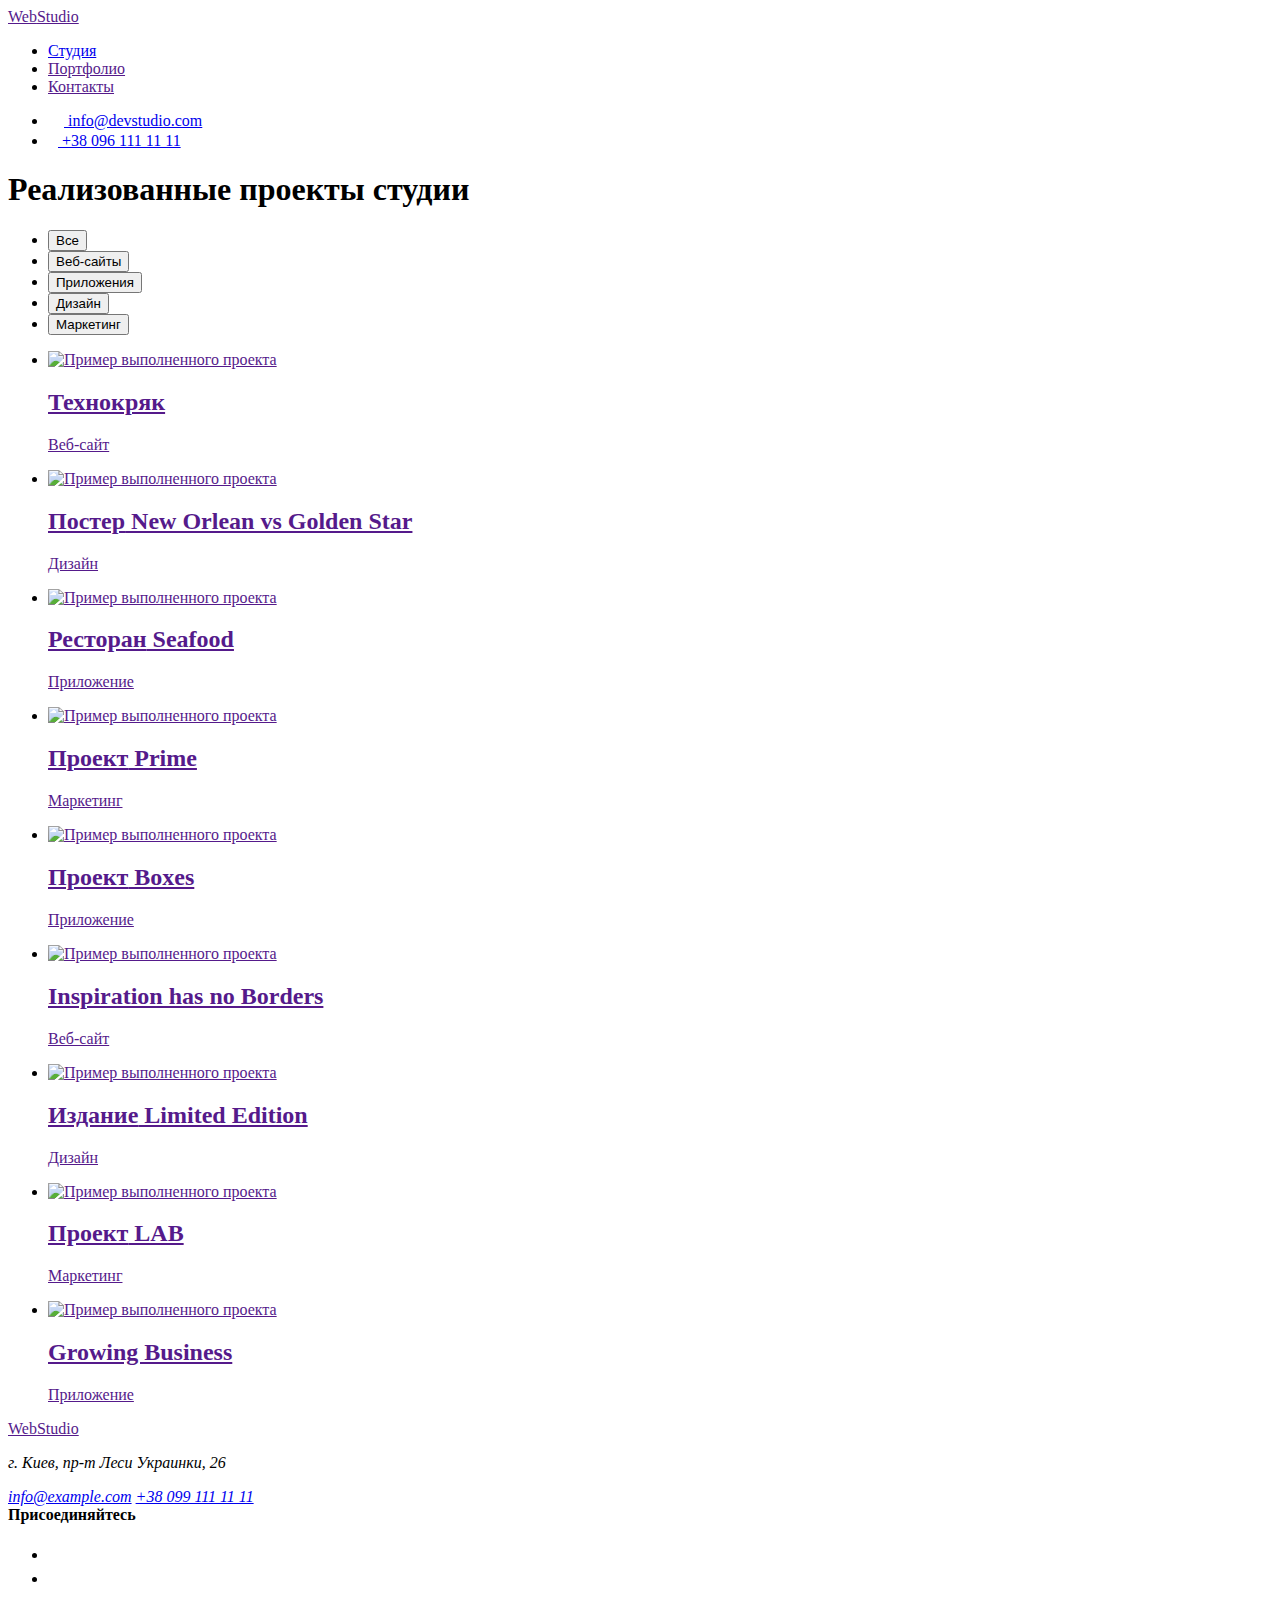
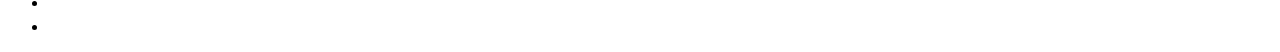
==== portfolio.html @ 1a38130d "Add files via upload" ====
<!DOCTYPE html>
<html lang="ru">
<head>
    <meta charset="UTF-8">
    <meta http-equiv="X-UA-Compatible" content="IE=edge">
    <meta name="viewport" content="width=device-width, initial-scale=1.0">
    <title>Portfolio</title>
    <link rel="preconnect" href="https://fonts.gstatic.com">
    <link href="https://fonts.googleapis.com/css2?family=Raleway:wght@700&family=Roboto:wght@400;500;700;900&display=swap"
    rel="stylesheet">
    <link rel="stylesheet" href="https://cdnjs.cloudflare.com/ajax/libs/modern-normalize/1.0.0/modern-normalize.min.css"
    integrity="sha512-ISS7cAi1PEhQ8jnbJpJZMd29NlhNj4AWYyLOSp2CE/CsHxTCu+r+t0D2yoJudVrd0/8fTVPUVDzY5Tvli75u/g=="
    crossorigin="anonymous" />
    <link rel="stylesheet" href="./css/styles.css">
</head>
<body>
    <header class="header">
        <div class="container">
        <nav class="navigation">
            <a class="header-logo link" href="" lang="en">Web<span class="header-logo-part">Studio</span></a>
            <ul class="navigation-list list">
                <li class="navigation-list-item">
                    <a class="navigation-link link" href="./index.html">Студия</a>
                </li>
                <li class="navigation-list-item">
                    <a class="navigation-link link active" href="">Портфолио</a>
                </li>
                <li class="navigation-list-item">
                    <a class="navigation-link link " href="">Контакты</a>
                </li>
            </ul>
        </nav>
        <div class="contacts">
            <ul class="contacts list">
                <li class="contacts-item">
                    <a class="header-link link" href="mailto:info@devstudio.com" lang="en">
                        <svg class="contacts-icon" width="16" height="12">
                            <use href="./images/icons.svg#icon-envelope"></use>
                        </svg>
                        info@devstudio.com</a>
                </li>
                <li class="contacts-item">
                    <a class="header-link link" href="tel:+380961111111">
                        <svg class="contacts-icon" width="10" height="16">
                            <use href="./images/icons.svg#icon-smartphone"></use>
                        </svg>
                        +38 096 111 11 11</a>
                </li>
            </ul>
        </div>
        </div>
    </header>
    <main>
        <h1 class="visually-hidden"> Реализованные проекты студии</h1>
        <section class="portfolio section">
            <div class="container">
            <ul class="portfolio-list list">
                <li class="portfolio-list-item">
                        <button class="portfolio-modal-btn" type="button">Все</button>
                </li>
                <li class="portfolio-list-item">
                        <button class="portfolio-modal-btn" type="button">Веб-сайты</button>
                </li>
                <li class="portfolio-list-item">
                        <button class="portfolio-modal-btn" type="button">Приложения</button>
                </li>
                <li class="portfolio-list-item">
                        <button class="portfolio-modal-btn" type="button">Дизайн</button>
                </li>
                <li class="portfolio-list-item">
                        <button class="portfolio-modal-btn" type="button">Маркетинг</button>
                </li>
            </ul>
            <ul class="projects-list list">
                <li class="projects-list-item">
                    <a href="" class="projects-link">
                    <img class="projects-list-img" src="./images/project-1.jpg" alt="Пример выполненного проекта" width="370" height="294">
                    <div class="projects-list-content-wrapper">
                        <h2  class="projects-name">Технокряк</h2>
                        <p  class="projects-description">Веб-сайт</p>
                    </div>
                    </a>
                </li>
                <li class="projects-list-item">
                    <a href="" class="projects-link">
                    <img class="projects-list-img" src="./images/project-2.jpg" alt="Пример выполненного проекта" width="370" height="294">
                    <div class="projects-list-content-wrapper">
                        <h2 class="projects-name">Постер<span lang="en"> New Orlean vs Golden Star</span></h2>
                        <p class="projects-description">Дизайн</p>
                    </div>
                    </a>
                </li>
                <li class="projects-list-item">
                    <a href="" class="projects-link">
                    <img class="projects-list-img" src="./images/project-3.jpg" alt="Пример выполненного проекта" width="370" height="294">
                    <div class="projects-list-content-wrapper">
                        <h2 class="projects-name">Ресторан<span lang="en"> Seafood</span></h2>
                        <p class="projects-description">Приложение</p>
                    </div>
                    </a>
                </li>
                <li class="projects-list-item">
                    <a href="" class="projects-link">
                    <img class="projects-list-img" src="./images/project-4.jpg" alt="Пример выполненного проекта" width="370" height="294">
                    <div class="projects-list-content-wrapper">
                        <h2 class="projects-name">Проект<span lang="en"> Prime</span></h2>
                        <p class="projects-description">Маркетинг</p>
                    </div>
                    </a>
                </li>
                <li class="projects-list-item">
                    <a href="" class="projects-link">
                    <img class="projects-list-img" src="./images/project-5.jpg" alt="Пример выполненного проекта" width="370" height="294">
                    <div class="projects-list-content-wrapper">
                        <h2 class="projects-name">Проект<span lang="en"> Boxes</span></h2>
                        <p class="projects-description">Приложение</p>
                    </div>
                    </a>
                </li>
                <li class="projects-list-item">
                    <a href="" class="projects-link">
                    <img class="projects-list-img" src="./images/project-6.jpg" alt="Пример выполненного проекта" width="370" height="294">
                    <div class="projects-list-content-wrapper">
                        <h2 class="projects-name" lang="en"> Inspiration has no Borders</h2>
                        <p class="projects-description">Веб-сайт</p>
                    </div>
                    </a>
                </li>
                <li class="projects-list-item">
                    <a href="" class="projects-link">
                    <img class="projects-list-img" src="./images/project-7.jpg" alt="Пример выполненного проекта" width="370" height="294">
                    <div class="projects-list-content-wrapper">
                        <h2 class="projects-name">Издание<span lang="en"> Limited Edition</span></h2>
                        <p class="projects-description">Дизайн</p>
                    </div>
                    </a>
                </li>
                <li class="projects-list-item">
                    <a href="" class="projects-link">
                    <img class="projects-list-img" src="./images/project-8.jpg" alt="Пример выполненного проекта" width="370" height="294">
                    <div class="projects-list-content-wrapper">
                        <h2 class="projects-name">Проект<span lang="en"> LAB</span></h2>
                        <p class="projects-description">Маркетинг</p>
                    </div>
                    </a>
                </li>
                <li class="projects-list-item">
                    <a href="" class="projects-link">
                    <img class="projects-list-img" src="./images/project-9.jpg" alt="Пример выполненного проекта" width="370" height="294">
                    <div class="projects-list-content-wrapper">
                        <h2 class="projects-name" lang="en"> Growing Business</h2>
                        <p class="projects-description">Приложение</p>
                    </div>
                    </a>
                </li>
            </ul>
            </div>
        </section>
    </main>
    <footer class="footer">
        <div class="container">
            <div class="footer-list">
                <a class="footer-logo link" href="" lang="en">Web<span class="footer-logo-part">Studio</span></a>
                <address class="adress">
                    <p class="adress-name">г. Киев, пр-т Леси Украинки, 26</p>
                    <a class="footer-link list link" href="mailto:info@example.com">info@example.com</a>
                    <a class="footer-link list link" href="tel:+380991111111">+38 099 111 11 11</a>
                </address>
            </div>
            <div class="section-footer-social-list">
                <b class="join-us">Присоединяйтесь</b>
                <ul class="footer-social-list">
                    <li class="footer-social-list-item">
                        <a href="" class="footer-social-list-link">
                            <svg class="footer-social-list-icon" width="20" height="20">
                                <use href="./images/icons.svg#icon-instagram"></use>
                            </svg>
                        </a>
                    </li>
                    <li class="footer-social-list-item">
                        <a href="" class="footer-social-list-link">
                            <svg class="footer-social-list-icon" width="20" height="20">
                                <use href="./images/icons.svg#icon-twitter"></use>
                            </svg>
                        </a>
                    </li>
                    <li class="footer-social-list-item">
                        <a href="" class="footer-social-list-link">
                            <svg class="footer-social-list-icon" width="20" height="20">
                                <use href="./images/icons.svg#icon-facebook"></use>
                            </svg>
                        </a>
                    </li>
                    <li class="footer-social-list-item">
                        <a href="" class="footer-social-list-link">
                            <svg class="footer-social-list-icon" width="20" height="20">
                                <use href="./images/icons.svg#icon-linkedin"></use>
                            </svg>
                        </a>
                    </li>
                </ul>
            </div>
            </div>
        </footer>
    </body>
</html>
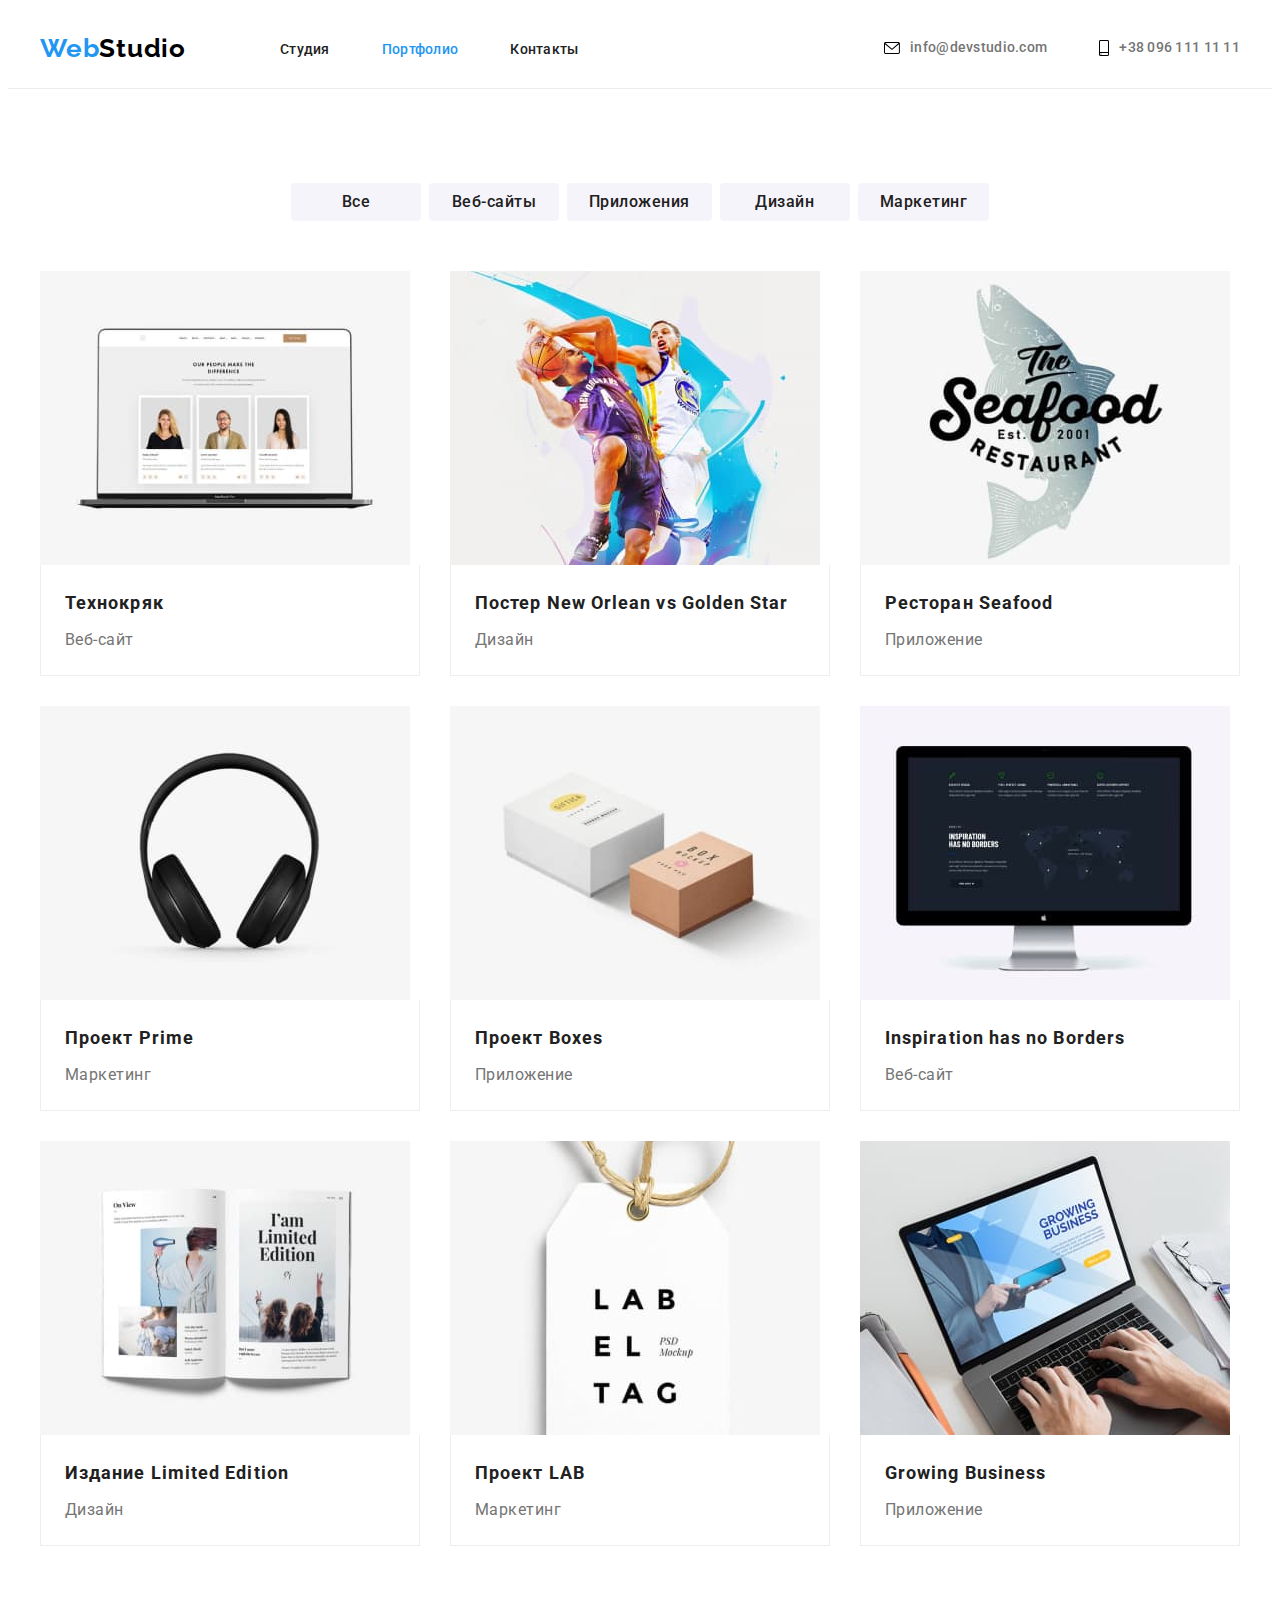
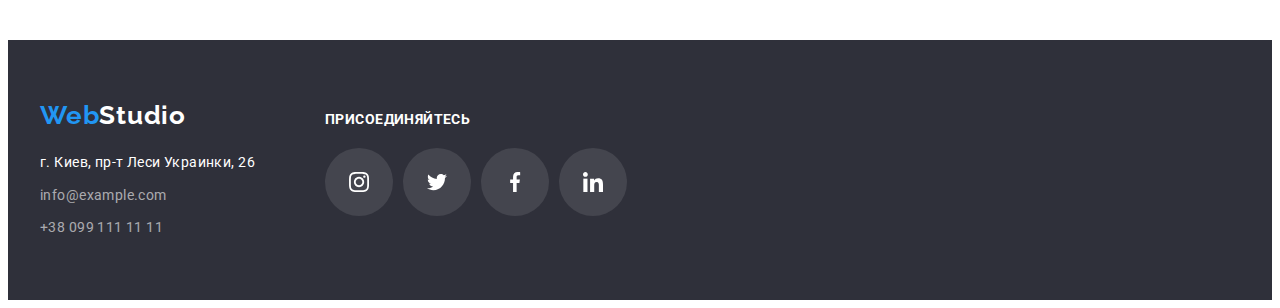
==== commit c8a4620e: "Добавляет оверлей и модальное окно" ====
--- a/portfolio.html
+++ b/portfolio.html
@@ -74,7 +74,11 @@
             <ul class="projects-list list">
                 <li class="projects-list-item">
                     <a href="" class="projects-link">
+                        <div class="projects-list-overlay-wrapper">
                     <img class="projects-list-img" src="./images/project-1.jpg" alt="Пример выполненного проекта" width="370" height="294">
+                    <p class="overlay">Технокряк это современная площадка распространения коронавируса. Компании используют эту платформу для цифрового
+                    шпионажа и атак на защищённые сервера конкурентов.</p>
+                        </div>
                     <div class="projects-list-content-wrapper">
                         <h2  class="projects-name">Технокряк</h2>
                         <p  class="projects-description">Веб-сайт</p>
@@ -83,7 +87,11 @@
                 </li>
                 <li class="projects-list-item">
                     <a href="" class="projects-link">
+                        <div class="projects-list-overlay-wrapper">
                     <img class="projects-list-img" src="./images/project-2.jpg" alt="Пример выполненного проекта" width="370" height="294">
+                    <p class="overlay">Технокряк это современная площадка распространения коронавируса. Компании используют эту платформу для цифрового
+                        шпионажа и атак на защищённые сервера конкурентов.</p>
+                        </div>
                     <div class="projects-list-content-wrapper">
                         <h2 class="projects-name">Постер<span lang="en"> New Orlean vs Golden Star</span></h2>
                         <p class="projects-description">Дизайн</p>
@@ -92,7 +100,11 @@
                 </li>
                 <li class="projects-list-item">
                     <a href="" class="projects-link">
+                        <div class="projects-list-overlay-wrapper"">
                     <img class="projects-list-img" src="./images/project-3.jpg" alt="Пример выполненного проекта" width="370" height="294">
+                    <p class="overlay">Технокряк это современная площадка распространения коронавируса. Компании используют эту платформу для цифрового
+                        шпионажа и атак на защищённые сервера конкурентов.</p>
+                        </div>
                     <div class="projects-list-content-wrapper">
                         <h2 class="projects-name">Ресторан<span lang="en"> Seafood</span></h2>
                         <p class="projects-description">Приложение</p>
@@ -101,7 +113,11 @@
                 </li>
                 <li class="projects-list-item">
                     <a href="" class="projects-link">
+                        <div class="projects-list-overlay-wrapper">
                     <img class="projects-list-img" src="./images/project-4.jpg" alt="Пример выполненного проекта" width="370" height="294">
+                    <p class="overlay">Технокряк это современная площадка распространения коронавируса. Компании используют эту платформу для цифрового
+                        шпионажа и атак на защищённые сервера конкурентов.</p>
+                        </div>
                     <div class="projects-list-content-wrapper">
                         <h2 class="projects-name">Проект<span lang="en"> Prime</span></h2>
                         <p class="projects-description">Маркетинг</p>
@@ -110,7 +126,11 @@
                 </li>
                 <li class="projects-list-item">
                     <a href="" class="projects-link">
+                        <div class="projects-list-overlay-wrapper">
                     <img class="projects-list-img" src="./images/project-5.jpg" alt="Пример выполненного проекта" width="370" height="294">
+                    <p class="overlay">Технокряк это современная площадка распространения коронавируса. Компании используют эту платформу для цифрового
+                        шпионажа и атак на защищённые сервера конкурентов.</p>
+                        </div>
                     <div class="projects-list-content-wrapper">
                         <h2 class="projects-name">Проект<span lang="en"> Boxes</span></h2>
                         <p class="projects-description">Приложение</p>
@@ -119,7 +139,11 @@
                 </li>
                 <li class="projects-list-item">
                     <a href="" class="projects-link">
+                        <div class="projects-list-overlay-wrapper">
                     <img class="projects-list-img" src="./images/project-6.jpg" alt="Пример выполненного проекта" width="370" height="294">
+                    <p class="overlay">Технокряк это современная площадка распространения коронавируса. Компании используют эту платформу для цифрового
+                        шпионажа и атак на защищённые сервера конкурентов.</p>
+                        </div>
                     <div class="projects-list-content-wrapper">
                         <h2 class="projects-name" lang="en"> Inspiration has no Borders</h2>
                         <p class="projects-description">Веб-сайт</p>
@@ -128,7 +152,11 @@
                 </li>
                 <li class="projects-list-item">
                     <a href="" class="projects-link">
+                        <div class="projects-list-overlay-wrapper">
                     <img class="projects-list-img" src="./images/project-7.jpg" alt="Пример выполненного проекта" width="370" height="294">
+                    <p class="overlay">Технокряк это современная площадка распространения коронавируса. Компании используют эту платформу для цифрового
+                        шпионажа и атак на защищённые сервера конкурентов.</p>
+                        </div>
                     <div class="projects-list-content-wrapper">
                         <h2 class="projects-name">Издание<span lang="en"> Limited Edition</span></h2>
                         <p class="projects-description">Дизайн</p>
@@ -137,7 +165,11 @@
                 </li>
                 <li class="projects-list-item">
                     <a href="" class="projects-link">
+                        <div class="projects-list-overlay-wrapper">
                     <img class="projects-list-img" src="./images/project-8.jpg" alt="Пример выполненного проекта" width="370" height="294">
+                    <p class="overlay">Технокряк это современная площадка распространения коронавируса. Компании используют эту платформу для цифрового
+                         шпионажа и атак на защищённые сервера конкурентов.</p>
+                        </div>
                     <div class="projects-list-content-wrapper">
                         <h2 class="projects-name">Проект<span lang="en"> LAB</span></h2>
                         <p class="projects-description">Маркетинг</p>
@@ -146,7 +178,11 @@
                 </li>
                 <li class="projects-list-item">
                     <a href="" class="projects-link">
+                        <div class="projects-list-overlay-wrapper">
                     <img class="projects-list-img" src="./images/project-9.jpg" alt="Пример выполненного проекта" width="370" height="294">
+                    <p class="overlay">Технокряк это современная площадка распространения коронавируса. Компании используют эту платформу для цифрового
+                        шпионажа и атак на защищённые сервера конкурентов.</p>
+                        </div>
                     <div class="projects-list-content-wrapper">
                         <h2 class="projects-name" lang="en"> Growing Business</h2>
                         <p class="projects-description">Приложение</p>
--- a/css/styles.css
+++ b/css/styles.css
@@ -0,0 +1,537 @@
+:root {
+  --main-font: 'Roboto', sans-serif;
+  --secondary-font: 'Raleway', sans-serif;
+  --accent-color: #2196f3;
+  --main-text-color: #212121;
+  --secondary-text-color: #757575;
+  --third-text-color: #ffffff;
+  --main-background-color: #2f303a;
+  --section-background-color: #f5f4fa;
+  --logo-part-color: #000000;
+  --footer-link-color: rgba(255, 255, 255, 0.6);
+  --header-border-bottom: #ececec;
+  --projects-border-bottom: #eeeeee;
+  --icons-color: #afb1b8;
+}
+body {
+  font-family: var(--main-font);
+  color: var(--main-text-color);
+}
+h1,
+h2,
+h3,
+h4,
+h5,
+h6,
+p {
+  margin: 0;
+}
+ul,
+ol {
+  margin: 0;
+  padding: 0;
+}
+img {
+  display: block;
+  max-width: 100%;
+}
+ul {
+  list-style-type: none;
+}
+a {
+  text-decoration: none;
+}
+.link {
+  text-decoration: none;
+}
+.list {
+  list-style: none;
+}
+.adress {
+  font-style: normal;
+}
+.visually-hidden {
+  position: absolute !important;
+  clip: rect(1px 1px 1px 1px); /* IE6, IE7 */
+  clip: rect(1px, 1px, 1px, 1px);
+  padding: 0 !important;
+  border: 0 !important;
+  height: 1px !important;
+  width: 1px !important;
+  overflow: hidden;
+}
+.container {
+  width: 1200px;
+  margin: 0 auto;
+  padding-left: 15px;
+  padding-right: 15px;
+}
+.section {
+  padding-top: 94px;
+  padding-bottom: 94px;
+}
+/* ==============================СТИЛИ ХЕДЕРА=============================== */
+.header .container {
+  display: flex;
+  align-items: center;
+}
+.header {
+  border-bottom: 1px solid var(--header-border-bottom);
+}
+.navigation {
+  display: flex;
+  align-items: center;
+}
+.navigation-list {
+  display: flex;
+  align-items: flex-start;
+}
+.header-logo {
+  font-family: var(--secondary-font);
+  font-weight: 700;
+  font-size: 26px;
+  line-height: 1.19;
+  letter-spacing: 0.03em;
+  color: var(--accent-color);
+  margin-right: 94px;
+}
+.header-logo-part {
+  color: var(--logo-part-color);
+}
+.navigation-list-item:not(:last-child) {
+  margin-right: 52px;
+}
+.navigation-link {
+  font-weight: 500;
+  font-size: 14px;
+  line-height: 1.14;
+  letter-spacing: 0.02em;
+  color: var(--main-text-color);
+  padding-top: 32px;
+  padding-bottom: 32px;
+}
+.navigation-link:hover,
+.navigation-link:focus {
+  color: var(--accent-color);
+}
+.active {
+  color: var(--accent-color);
+}
+.contacts-item:not(:last-child) {
+  margin-right: 52px;
+}
+.header-link {
+  display: flex;
+  align-items: center;
+  font-weight: 500;
+  font-size: 14px;
+  line-height: 1.14;
+  letter-spacing: 0.02em;
+  color: var(--secondary-text-color);
+  padding-top: 32px;
+  padding-bottom: 32px;
+}
+.header-link:hover,
+.header-link:focus {
+  color: var(--accent-color);
+  fill: var(--accent-color);
+}
+.contacts-icon {
+  margin-right: 10px;
+}
+.contacts {
+  display: flex;
+  margin-left: auto;
+}
+/* ========================СТИЛИ MAIN================================== */
+.hero {
+  background-color: var(--main-background-color);
+  padding-top: 200px;
+  padding-bottom: 200px;
+  background-image: linear-gradient(
+      rgba(47, 48, 58, 0.4),
+      rgba(47, 48, 58, 0.4)
+    ),
+    url(../images/bg.jpg);
+  background-repeat: no-repeat;
+  background-size: cover;
+  max-width: 1600px;
+  margin: 0 auto;
+}
+.hero .container {
+  text-align: center;
+}
+.hero-title {
+  font-weight: 900;
+  font-size: 44px;
+  line-height: 1.36;
+  letter-spacing: 0.06em;
+  text-transform: uppercase;
+  color: var(--third-text-color);
+  margin-bottom: 30px;
+}
+/* ============= COMPONENTS ============= */
+.modal-btn {
+  min-width: 200px;
+  padding: 10px 32px;
+  background: var(--accent-color);
+  box-shadow: 0px 4px 4px rgba(0, 0, 0, 0.15);
+  border-radius: 4px;
+  font-weight: 600;
+  font-size: 16px;
+  line-height: 1.87;
+  letter-spacing: 0.09em;
+  color: var(--third-text-color);
+  border-style: unset;
+}
+.modal-btn:hover,
+.modal-btn:focus {
+  cursor: pointer;
+}
+.advantages-list {
+  display: flex;
+  margin-top: -30px;
+  margin-left: -30px;
+}
+.advantages-list-item {
+  margin-left: 30px;
+  margin-top: 30px;
+  flex-basis: calc(100% / 4 - 30px);
+}
+.advantages-title {
+  font-weight: 700;
+  font-size: 14px;
+  line-height: 1.14;
+  letter-spacing: 0.03em;
+  text-transform: uppercase;
+  margin-bottom: 10px;
+}
+.advantages-description {
+  font-size: 14px;
+  line-height: 1.71;
+  letter-spacing: 0.03em;
+  color: var(--secondary-text-color);
+}
+.services {
+  padding-bottom: 94px;
+}
+.services-list {
+  display: flex;
+  margin-top: -30px;
+  margin-left: -30px;
+}
+.services-list-item {
+  margin-left: 30px;
+  margin-top: 30px;
+  flex-basis: calc(100% / 3 - 30px);
+}
+.services-subtitle {
+  font-weight: 700;
+  font-size: 36px;
+  line-height: 1.17;
+  text-align: center;
+  letter-spacing: 0.03em;
+  margin-bottom: 50px;
+}
+.team {
+  background-color: var(--section-background-color);
+}
+.team-list {
+  display: flex;
+  margin-left: -30px;
+  margin-top: -30px;
+}
+
+.team-list-item {
+  margin-left: 30px;
+  margin-top: 30px;
+  flex-basis: calc(100% / 4 - 30px);
+  background: #ffffff;
+  box-shadow: 0px 4px 4px rgba(0, 0, 0, 0.25);
+}
+.team-subtitle {
+  font-weight: 700;
+  font-size: 36px;
+  line-height: 1.17;
+  text-align: center;
+  letter-spacing: 0.03em;
+  margin-bottom: 52px;
+}
+.team-title {
+  font-weight: 500;
+  font-size: 16px;
+  line-height: 1.19;
+  letter-spacing: 0.03em;
+  margin-bottom: 10px;
+}
+.team-description {
+  font-size: 16px;
+  line-height: 1.19;
+  letter-spacing: 0.03em;
+  color: var(--secondary-text-color);
+  margin-bottom: 16px;
+}
+.team-list-content-wrapper {
+  text-align: center;
+  padding: 30px 55px;
+}
+.clients-subtitle {
+  font-weight: 700;
+  font-size: 36px;
+  line-height: 1.17;
+  text-align: center;
+  letter-spacing: 0.03em;
+  margin-bottom: 50px;
+}
+/* ============================== СТИЛИ FOOTER================================ */
+.footer {
+  padding-top: 60px;
+  padding-bottom: 60px;
+  background-color: var(--main-background-color);
+}
+.footer-logo {
+  font-family: var(--secondary-font);
+  font-weight: 700;
+  font-size: 26px;
+  line-height: 1.19;
+  letter-spacing: 0.03em;
+  color: var(--accent-color);
+}
+.footer-logo-part {
+  color: var(--third-text-color);
+}
+.adress {
+  display: flex;
+  flex-direction: column;
+  margin-top: 20px;
+}
+.adress-name {
+  color: var(--third-text-color);
+  font-size: 14px;
+  line-height: 1.71;
+  letter-spacing: 0.03em;
+}
+.footer-link {
+  font-size: 14px;
+  line-height: 1.71;
+  letter-spacing: 0.03em;
+  color: var(--footer-link-color);
+  margin-top: 9px;
+}
+.footer .container {
+  display: flex;
+  justify-content: baseline;
+  align-items: baseline;
+}
+.section-footer-social-list {
+  margin-left: 70px;
+}
+.join-us {
+  display: block;
+  font-weight: 700;
+  font-size: 14px;
+  line-height: 1.14;
+  letter-spacing: 0.03em;
+  text-transform: uppercase;
+  color: var(--third-text-color);
+  margin-bottom: 20px;
+}
+.footer-social-list {
+  display: flex;
+  align-items: center;
+  justify-content: center;
+}
+.footer-social-list-link {
+  display: flex;
+  align-items: center;
+  justify-content: center;
+  padding: 12px;
+  width: 44px;
+  height: 44px;
+  border-radius: 50%;
+  fill: var(--third-text-color);
+  background-color: rgba(255, 255, 255, 0.1);
+}
+.footer-social-list-item:not(:last-child) {
+  margin-right: 10px;
+}
+.footer-social-list-link:hover,
+.footer-social-list-link:focus {
+  background-color: var(--accent-color);
+}
+
+/* ====================== Классы страницы портфолио =========================== */
+.portfolio-list {
+  display: flex;
+  justify-content: center;
+  margin-bottom: 50px;
+}
+.portfolio-list-item:not(:last-child) {
+  margin-right: 8px;
+}
+.portfolio-modal-btn {
+  min-width: 130px;
+  padding: 6px 22px;
+  font-family: inherit;
+  font-weight: 500;
+  font-size: 16px;
+  line-height: 1.62;
+  letter-spacing: 0.03em;
+  color: var(--main-text-color);
+  background: var(--section-background-color);
+  border-radius: 4px;
+  border-style: unset;
+}
+.portfolio-modal-btn:hover,
+.portfolio-modal-btn:focus {
+  color: var(--section-background-color);
+  background: var(--accent-color);
+  box-shadow: 0px 4px 4px rgba(0, 0, 0, 0.25);
+}
+.projects-list {
+  display: flex;
+  margin-left: -30px;
+  margin-top: -30px;
+  flex-wrap: wrap;
+}
+.projects-link {
+  color: var(--main-font);
+}
+.projects-list-item:hover {
+  box-shadow: 0px 4px 4px rgba(0, 0, 0, 0.25);
+}
+.projects-list-item {
+  margin-left: 30px;
+  margin-top: 30px;
+  flex-basis: calc(100% / 3 - 30px);
+}
+.projects-list-content-wrapper {
+  padding: 20px 24px;
+  border: 1px solid var(--projects-border-bottom);
+  border-top: none;
+}
+.projects-name {
+  font-weight: 700;
+  font-size: 18px;
+  line-height: 2;
+  letter-spacing: 0.06em;
+  margin-bottom: 4px;
+}
+.projects-description {
+  font-size: 16px;
+  line-height: 1.87;
+  letter-spacing: 0.03em;
+  color: var(--secondary-text-color);
+}
+.projects-list-overlay-wrapper {
+  position: relative;
+  overflow: hidden;
+}
+.overlay {
+  position: absolute;
+  top: 0;
+  left: 0;
+  height: 100%;
+  font-weight: 400;
+  font-size: 18px;
+  line-height: 1.55;
+  letter-spacing: 0.03em;
+  color: var(--third-text-color);
+  background-color: rgba(33, 150, 243, 0.9);
+  padding: 63px 24px;
+  overflow: scroll;
+  transform: translateY(100%);
+  transition: transform 250ms cubic-bezier(0.4, 0, 0.2, 1);
+}
+.projects-link:hover .overlay,
+.projects-link:focus .overlay {
+  transform: translateY(0%);
+}
+/* ======================================Классы иконок=========================================== */
+.thumb {
+  display: flex;
+  align-items: center;
+  justify-content: center;
+  margin-bottom: 30px;
+  width: 270px;
+  height: 120px;
+  background-color: var(--section-background-color);
+  border-radius: 4px;
+}
+.social-list {
+  display: flex;
+  align-items: center;
+  justify-content: space-between;
+}
+.social-list-link {
+  display: flex;
+  align-items: center;
+  justify-content: center;
+  padding: 12px;
+  width: 44px;
+  height: 44px;
+  border-radius: 50%;
+  fill: var(--icons-color);
+}
+.social-list-link:hover,
+.social-list-link:focus {
+  fill: var(--third-text-color);
+  background-color: var(--accent-color);
+}
+.clients-list-item:not(:last-child) {
+  margin-right: 30px;
+}
+.clients-list {
+  display: flex;
+  align-items: center;
+}
+.clients-list-link {
+  display: flex;
+  align-items: center;
+  justify-content: center;
+  padding: 12px;
+  width: 170px;
+  height: 90px;
+  fill: var(--icons-color);
+  border: 1px solid var(--icons-color);
+  border-radius: 4px;
+}
+.clients-list-link:hover,
+.clients-list-link:focus {
+  fill: var(--accent-color);
+  border: 1px solid var(--accent-color);
+}
+/* ========================================МОДАЛЬНОЕ ОКНО========================================= */
+.backdrop {
+  position: fixed;
+  top: 0;
+  left: 0;
+  width: 100vw;
+  height: 100vh;
+  background-color: rgba(0, 0, 0, 0.2);
+}
+.modal {
+  position: absolute;
+  top: 50%;
+  left: 50%;
+  transform: translate(-50%, -50%);
+  width: 528px;
+  height: 580px;
+  background-color: #ffffff;
+}
+.modal-close-btn {
+  position: absolute;
+  top: 8px;
+  right: 8px;
+  width: 30px;
+  height: 30px;
+  background-color: transparent;
+  border: 1px solid rgba(0, 0, 0, 0.1);
+  border-radius: 50%;
+  cursor: pointer;
+}
+.is-hidden {
+  opacity: 0;
+  visibility: hidden;
+  pointer-events: none;
+}
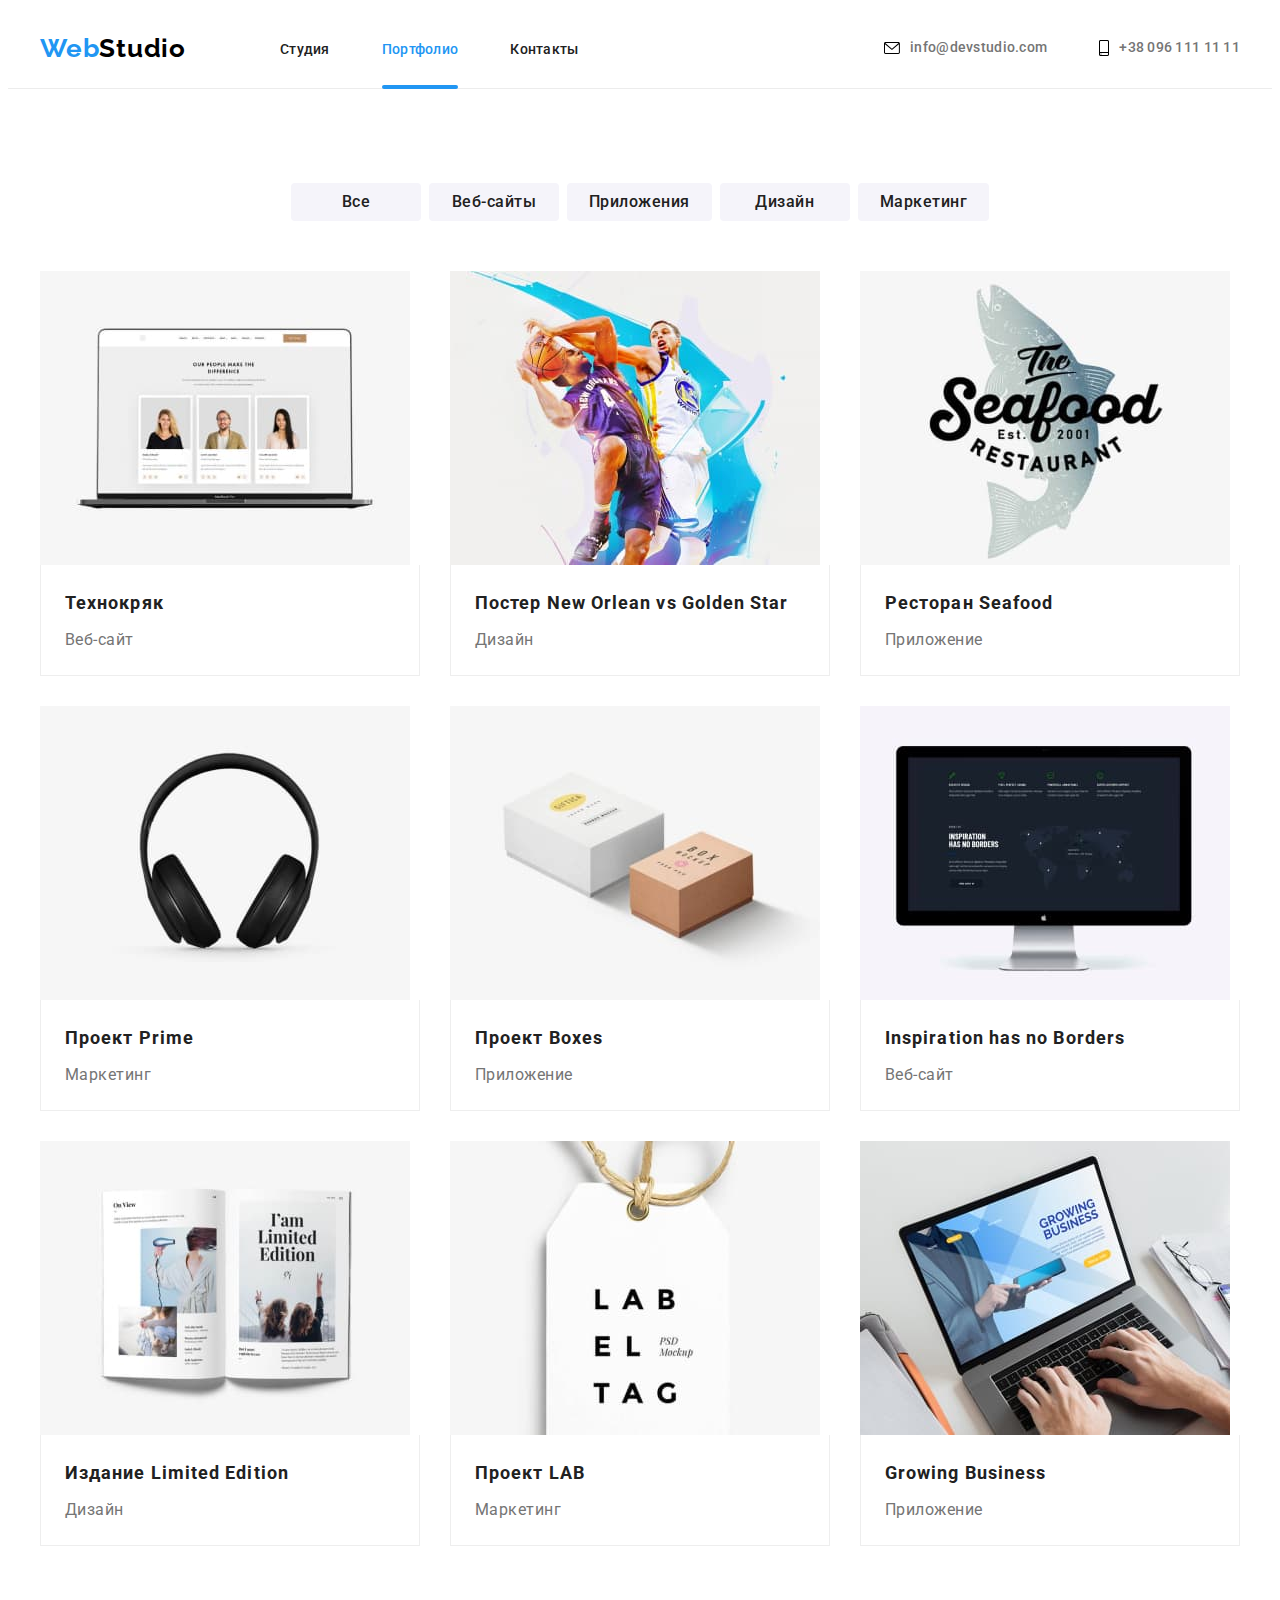
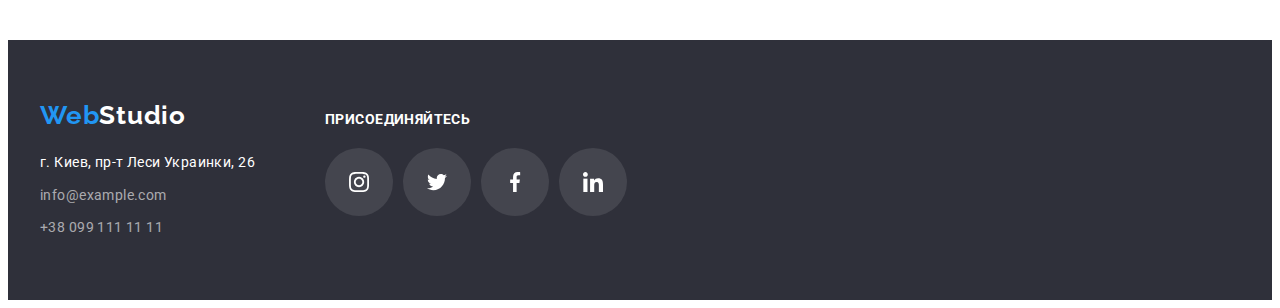
==== commit 020721c9: "Добавляет анимацию" ====
--- a/portfolio.html
+++ b/portfolio.html
@@ -11,13 +11,14 @@
     <link rel="stylesheet" href="https://cdnjs.cloudflare.com/ajax/libs/modern-normalize/1.0.0/modern-normalize.min.css"
     integrity="sha512-ISS7cAi1PEhQ8jnbJpJZMd29NlhNj4AWYyLOSp2CE/CsHxTCu+r+t0D2yoJudVrd0/8fTVPUVDzY5Tvli75u/g=="
     crossorigin="anonymous" />
+    <link rel="stylesheet" href="https://cdnjs.cloudflare.com/ajax/libs/animate.css/4.1.1/animate.min.css" />
     <link rel="stylesheet" href="./css/styles.css">
 </head>
 <body>
     <header class="header">
         <div class="container">
         <nav class="navigation">
-            <a class="header-logo link" href="" lang="en">Web<span class="header-logo-part">Studio</span></a>
+            <a class="header-logo link animate__pulse" href="" lang="en">Web<span class="header-logo-part">Studio</span></a>
             <ul class="navigation-list list">
                 <li class="navigation-list-item">
                     <a class="navigation-link link" href="./index.html">Студия</a>
--- a/css/styles.css
+++ b/css/styles.css
@@ -94,6 +94,7 @@
   letter-spacing: 0.03em;
   color: var(--accent-color);
   margin-right: 94px;
+  animation-duration: 1000ms;
 }
 .header-logo-part {
   color: var(--logo-part-color);
@@ -109,13 +110,26 @@
   color: var(--main-text-color);
   padding-top: 32px;
   padding-bottom: 32px;
+  transition: color 250ms cubic-bezier(0.4, 0, 0.2, 1);
 }
 .navigation-link:hover,
 .navigation-link:focus {
   color: var(--accent-color);
 }
 .active {
+  position: relative;
   color: var(--accent-color);
+}
+.active::after {
+  position: absolute;
+  bottom: 0;
+  left: 0;
+  content: '';
+  display: inline;
+  width: 100%;
+  height: 4px;
+  border-radius: 2px;
+  background: var(--accent-color);
 }
 .contacts-item:not(:last-child) {
   margin-right: 52px;
@@ -130,6 +144,7 @@
   color: var(--secondary-text-color);
   padding-top: 32px;
   padding-bottom: 32px;
+  transition: color 250ms cubic-bezier(0.4, 0, 0.2, 1);
 }
 .header-link:hover,
 .header-link:focus {
@@ -138,6 +153,7 @@
 }
 .contacts-icon {
   margin-right: 10px;
+  transition: fill 250ms cubic-bezier(0.4, 0, 0.2, 1);
 }
 .contacts {
   display: flex;
@@ -221,6 +237,7 @@
   margin-left: -30px;
 }
 .services-list-item {
+  position: relative;
   margin-left: 30px;
   margin-top: 30px;
   flex-basis: calc(100% / 3 - 30px);
@@ -232,6 +249,19 @@
   text-align: center;
   letter-spacing: 0.03em;
   margin-bottom: 50px;
+}
+.serices-overlay {
+  position: absolute;
+  bottom: 0;
+  padding: 27px 80px;
+  width: 370px;
+  font-weight: 700;
+  font-size: 14px;
+  line-height: 1.14;
+  letter-spacing: 0.03em;
+  text-transform: uppercase;
+  color: var(--third-text-color);
+  background: rgba(47, 48, 58, 0.8);
 }
 .team {
   background-color: var(--section-background-color);
@@ -351,6 +381,7 @@
   border-radius: 50%;
   fill: var(--third-text-color);
   background-color: rgba(255, 255, 255, 0.1);
+  transition: background-color 250ms cubic-bezier(0.4, 0, 0.2, 1);
 }
 .footer-social-list-item:not(:last-child) {
   margin-right: 10px;
@@ -381,11 +412,14 @@
   background: var(--section-background-color);
   border-radius: 4px;
   border-style: unset;
+  transition: color 250ms cubic-bezier(0.4, 0, 0.2, 1),
+    background-color 250ms cubic-bezier(0.4, 0, 0.2, 1),
+    box-shadow 250ms cubic-bezier(0.4, 0, 0.2, 1);
 }
 .portfolio-modal-btn:hover,
 .portfolio-modal-btn:focus {
   color: var(--section-background-color);
-  background: var(--accent-color);
+  background-color: var(--accent-color);
   box-shadow: 0px 4px 4px rgba(0, 0, 0, 0.25);
 }
 .projects-list {
@@ -404,6 +438,7 @@
   margin-left: 30px;
   margin-top: 30px;
   flex-basis: calc(100% / 3 - 30px);
+  transition: box-shadow 250ms cubic-bezier(0.4, 0, 0.2, 1);
 }
 .projects-list-content-wrapper {
   padding: 20px 24px;
@@ -472,6 +507,8 @@
   height: 44px;
   border-radius: 50%;
   fill: var(--icons-color);
+  transition: fill 250ms cubic-bezier(0.4, 0, 0.2, 1),
+    background-color 250ms cubic-bezier(0.4, 0, 0.2, 1);
 }
 .social-list-link:hover,
 .social-list-link:focus {
@@ -495,6 +532,8 @@
   fill: var(--icons-color);
   border: 1px solid var(--icons-color);
   border-radius: 4px;
+  transition: fill 250ms cubic-bezier(0.4, 0, 0.2, 1),
+    border 250ms cubic-bezier(0.4, 0, 0.2, 1);
 }
 .clients-list-link:hover,
 .clients-list-link:focus {
